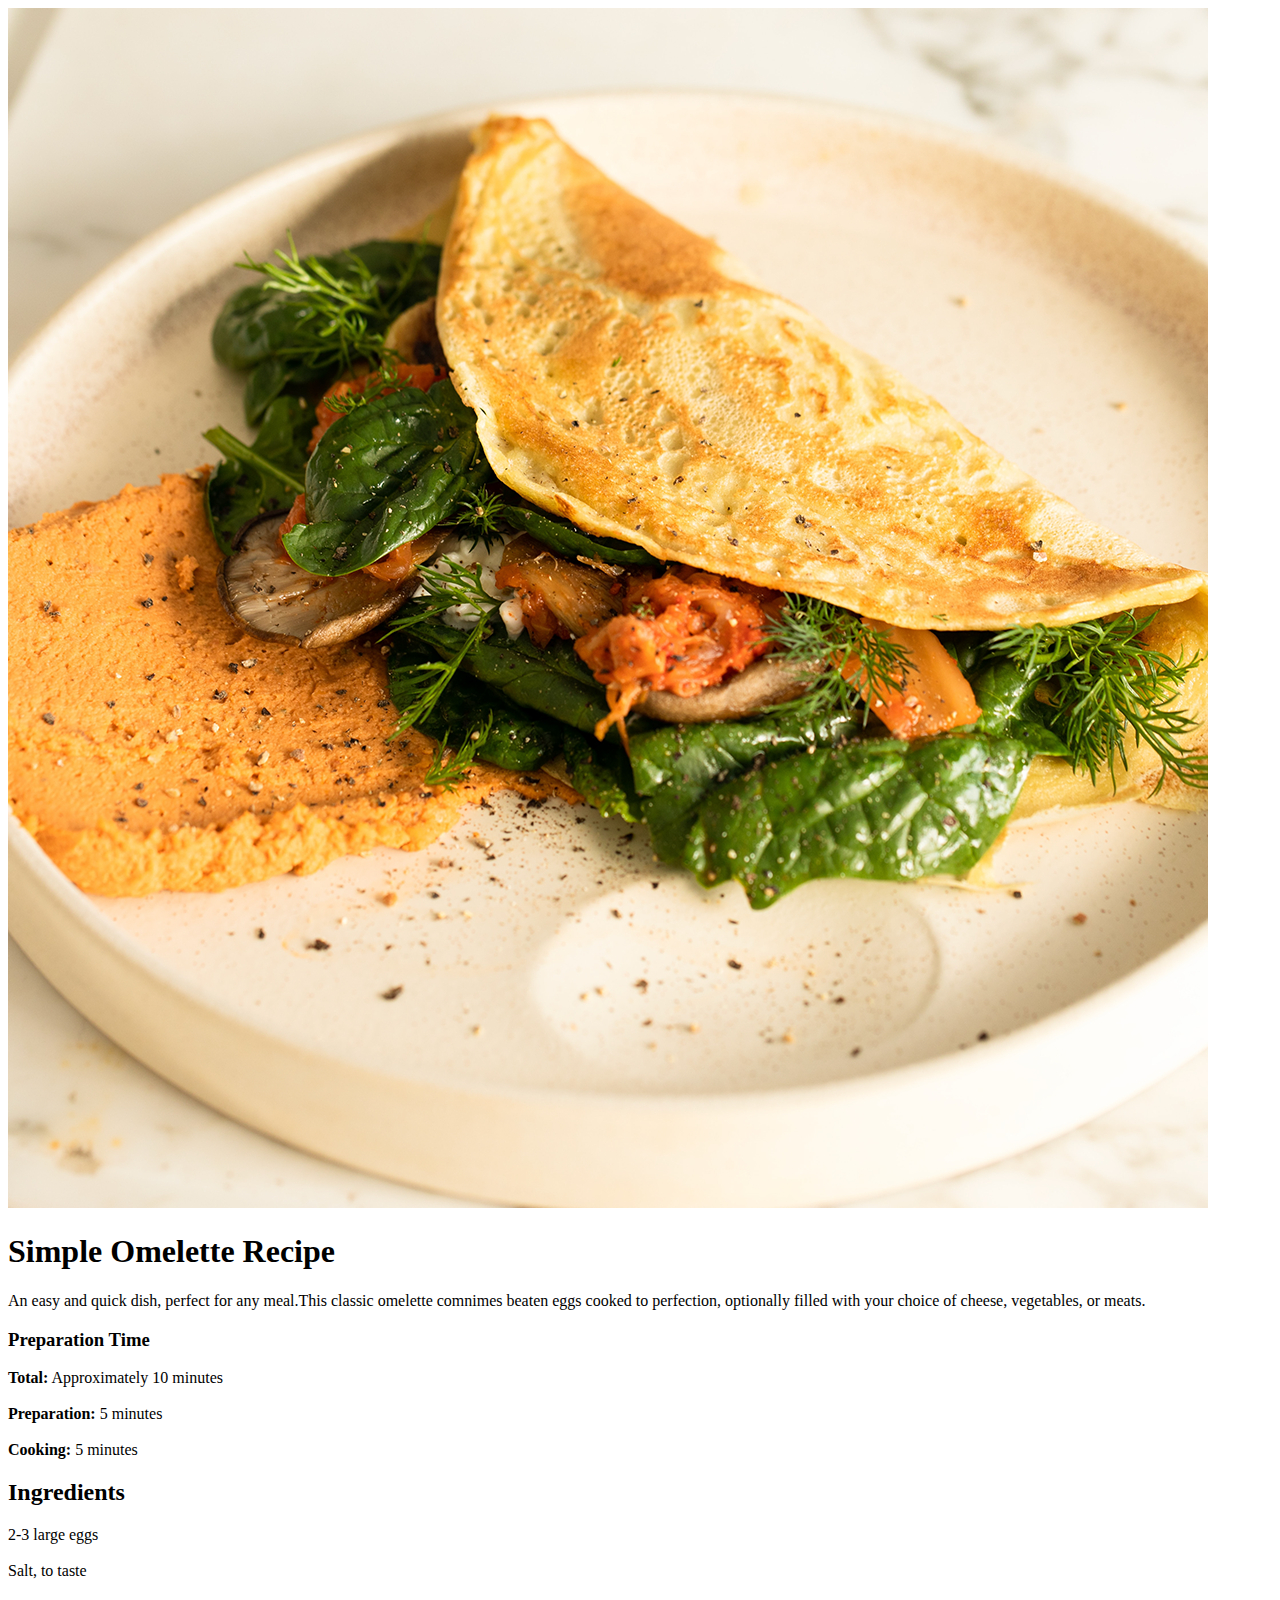
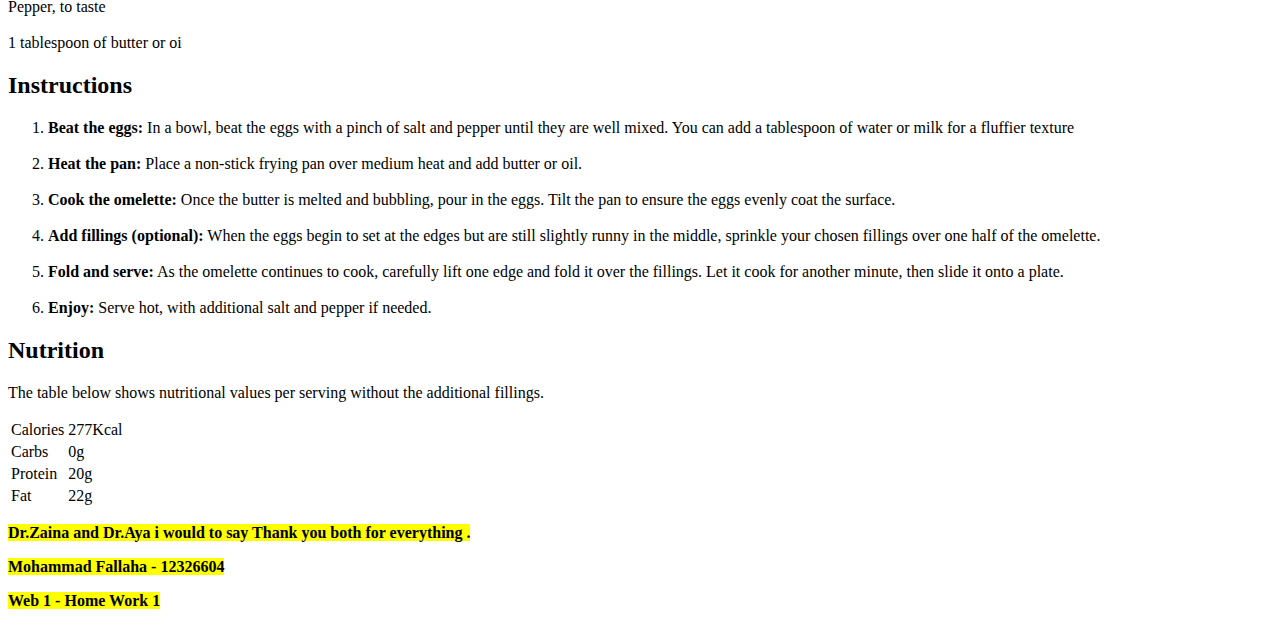
==== homework1.html @ 35180f74 "first commit" ====
<!DOCTYPE html>
<html lang="en">
<head>
    <meta charset="UTF-8">
    <meta name="viewport" content="width=device-width, initial-scale=1.0">
    <title>Home Work 1</title>
</head>
<body>
    <img src="./eat1.jpg" alt="This Food image"/>
    <div id="1">
        <h1>Simple Omelette Recipe</h1>
        <p>An easy and quick dish, perfect for any meal.This classic omelette comnimes beaten eggs cooked to perfection,
             optionally filled with your choice of cheese, vegetables, or meats.</p>
    </div>
    <div id="2">
        <h3>Preparation Time</h3>
            <ui>  
                <li><b>Total:</b> Approximately 10 minutes</li><br>
                <li><b>Preparation:</b> 5 minutes</li><br>
                <li><b>Cooking:</b> 5 minutes</li>
            </ui>
    </div>
    <div id="3"></div>
    <h2>Ingredients</h2>
    <ui>
        <li>2-3 large eggs</li><br>
        <li>Salt, to taste</li><br>
        <li>Pepper, to taste</li><br>
        <li>1 tablespoon of butter or oi</li>
    </ui>
    <div id="4"></div>
    <h2><b>Instructions</b></h2>
    <ol>
        <li><b> Beat the eggs:</b>   In a bowl, beat the eggs with a pinch of salt and pepper until they are well mixed. You can add a tablespoon of water or milk for a fluffier texture</li><br>
        <li><b> Heat the pan:</b>   Place a non-stick frying pan over medium heat and add butter or oil.</li><br>
        <li><b> Cook the omelette:</b>   Once the butter is melted and bubbling, pour in the eggs. Tilt the pan to ensure the eggs evenly coat the surface.</li><br>
        <li><b> Add fillings (optional):</b>   When the eggs begin to set at the edges but are still slightly runny in the middle, sprinkle your chosen fillings over one half of the omelette.</li><br>
        <li><b> Fold and serve:</b>   As the omelette continues to cook, carefully lift one edge and fold it over the fillings. Let it cook for another minute, then slide it onto a plate.</li><br>
        <li><b>  Enjoy:</b>    Serve hot, with additional salt and pepper if needed.</li>
    </ol>
    <div id="5"></div>
    <h2>Nutrition</h2>
    <p>The table below shows nutritional values per serving without the additional fillings.</p>
    <table>
        <tr>
            <td>Calories</td>
            <td>277Kcal</td>
        </tr>

        <tr>
            <td>Carbs</td>
            <td>0g</td>
        </tr>

        <tr>
            <td>Protein</td>
            <td>20g</td>
        </tr>

        <tr>
            <td>Fat</td>
            <td>22g</td>
        </tr>
    </table>
    <p><b><mark><b>Dr.Zaina and Dr.Aya i would to say Thank you both for everything .</b></mark></b></p>
    <p><b><mark>Mohammad Fallaha - 12326604 </mark></b></p>
    <p><b><mark>Web 1 - Home Work 1</mark></b></p>
</body>
</html>
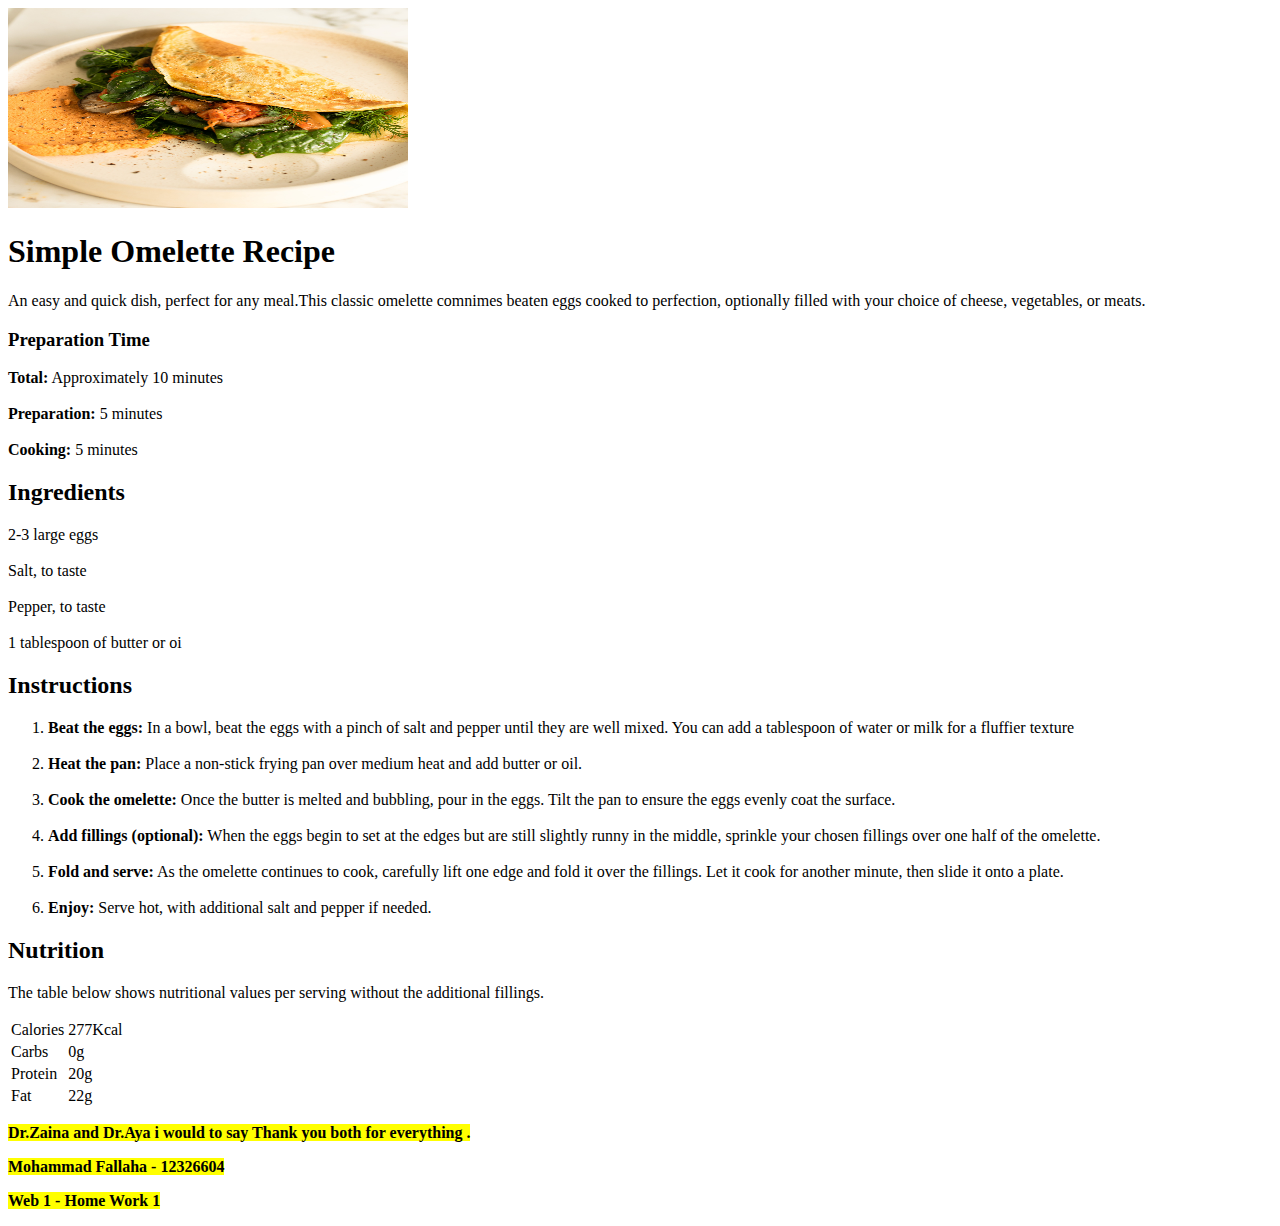
==== commit cf3c7f24: "done" ====
--- a/homework1.html
+++ b/homework1.html
@@ -6,7 +6,7 @@
     <title>Home Work 1</title>
 </head>
 <body>
-    <img src="./eat1.jpg" alt="This Food image"/>
+    <img src="./eat1.jpg" alt="This Food image" width="400px" height="200px"/>
     <div id="1">
         <h1>Simple Omelette Recipe</h1>
         <p>An easy and quick dish, perfect for any meal.This classic omelette comnimes beaten eggs cooked to perfection,
